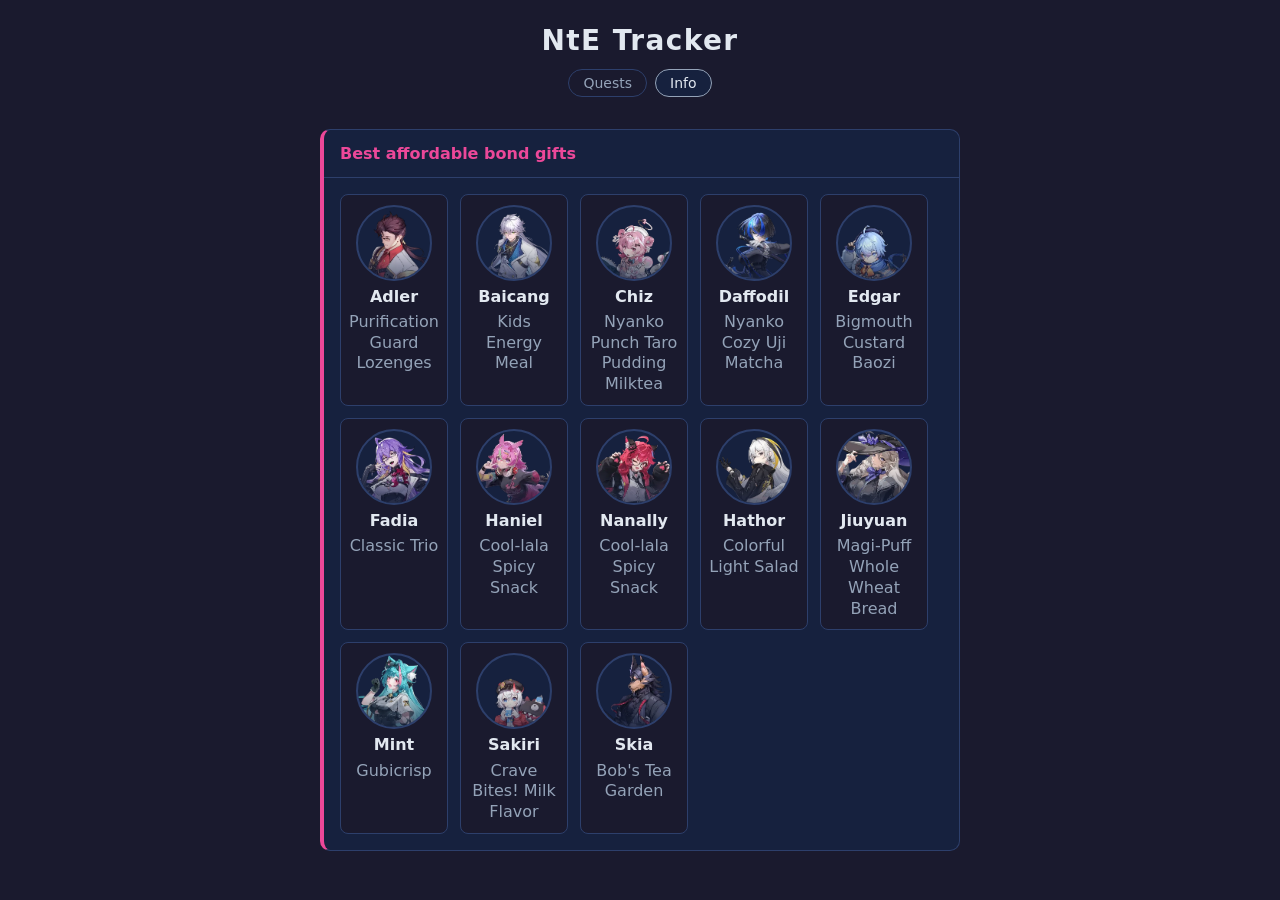
==== info.html @ 319e7e35 "Initial commit: NtE Quest Tracker" ====
<!DOCTYPE html>
<html lang="de">

<head>
  <meta charset="UTF-8">
  <meta name="viewport" content="width=device-width, initial-scale=1.0">
  <title>NtE Info</title>
  <link rel="stylesheet" href="css/style.css">
</head>

<body>
  <header>
    <h1>NtE Tracker</h1>
    <nav class="page-nav">
      <a href="index.html" class="nav-link">Quests</a>
      <a href="info.html" class="nav-link active">Info</a>
    </nav>
  </header>

  <main>
    <section class="card" style="--accent: #ec4899; max-width: 640px; margin: 0 auto;">
      <div class="card-header">
        <h2 class="card-title">Best affordable bond gifts</h2>
      </div>

      <div class="gift-grid">

        <!-- Sorted by character name -->

        <div class="char-card">
          <img class="char-portrait" src="img/characters/Adler_c.webp" alt="Adler" loading="lazy">
          <span class="char-name">Adler</span>
          <span class="char-gift">Purification Guard Lozenges</span>
        </div>

        <div class="char-card">
          <img class="char-portrait" src="img/characters/Baicang_c.webp" alt="Baicang" loading="lazy">
          <span class="char-name">Baicang</span>
          <span class="char-gift">Kids Energy Meal</span>
        </div>

        <div class="char-card">
          <img class="char-portrait" src="img/characters/Chiz_c.webp" alt="Chiz" loading="lazy">
          <span class="char-name">Chiz</span>
          <span class="char-gift">Nyanko Punch Taro Pudding Milktea</span>
        </div>

        <div class="char-card">
          <img class="char-portrait" src="img/characters/Daffodil_c.webp" alt="Daffodil" loading="lazy">
          <span class="char-name">Daffodil</span>
          <span class="char-gift">Nyanko Cozy Uji Matcha</span>
        </div>

        <div class="char-card">
          <img class="char-portrait" src="img/characters/Edgar_c.webp" alt="Edgar" loading="lazy">
          <span class="char-name">Edgar</span>
          <span class="char-gift">Bigmouth Custard Baozi</span>
        </div>

        <div class="char-card">
          <img class="char-portrait" src="img/characters/Fadia_c.webp" alt="Fadia" loading="lazy">
          <span class="char-name">Fadia</span>
          <span class="char-gift">Classic Trio</span>
        </div>

        <!-- Haniel & Nanally share the same gift — placed together -->

        <div class="char-card">
          <img class="char-portrait" src="img/characters/Haniel_c.webp" alt="Haniel" loading="lazy">
          <span class="char-name">Haniel</span>
          <span class="char-gift">Cool-lala Spicy Snack</span>
        </div>

        <div class="char-card">
          <img class="char-portrait" src="img/characters/Nanally_c.webp" alt="Nanally" loading="lazy">
          <span class="char-name">Nanally</span>
          <span class="char-gift">Cool-lala Spicy Snack</span>
        </div>

        <div class="char-card">
          <img class="char-portrait" src="img/characters/Hathor_c.webp" alt="Hathor" loading="lazy">
          <span class="char-name">Hathor</span>
          <span class="char-gift">Colorful Light Salad</span>
        </div>

        <div class="char-card">
          <img class="char-portrait" src="img/characters/Jiuyuan_c.webp" alt="Jiuyuan" loading="lazy">
          <span class="char-name">Jiuyuan</span>
          <span class="char-gift">Magi-Puff Whole Wheat Bread</span>
        </div>

        <div class="char-card">
          <img class="char-portrait" src="img/characters/Mint_c.webp" alt="Mint" loading="lazy">
          <span class="char-name">Mint</span>
          <span class="char-gift">Gubicrisp</span>
        </div>

        <div class="char-card">
          <img class="char-portrait" src="img/characters/Sakiri_c.webp" alt="Sakiri" loading="lazy">
          <span class="char-name">Sakiri</span>
          <span class="char-gift">Crave Bites! Milk Flavor</span>
        </div>

        <div class="char-card">
          <img class="char-portrait" src="img/characters/Skia_c.webp" alt="Skia" loading="lazy">
          <span class="char-name">Skia</span>
          <span class="char-gift">Bob's Tea Garden</span>
        </div>

      </div>
    </section>
  </main>
</body>

</html>
---- css/style.css ----
*,
*::before,
*::after {
  box-sizing: border-box;
  margin: 0;
  padding: 0;
}

:root {
  --bg: #1a1a2e;
  --surface: #16213e;
  --surface-hover: #1e2d55;
  --text: #e2e8f0;
  --text-muted: #94a3b8;
  --border: #2d3f6b;
}

body {
  background: var(--bg);
  color: var(--text);
  font-family: system-ui, -apple-system, sans-serif;
  min-height: 100vh;
  padding: 1.5rem;
}

/* ── Header ─────────────────────────────────── */

header {
  text-align: center;
  margin-bottom: 2rem;
}

header h1 {
  font-size: 1.75rem;
  font-weight: 700;
  letter-spacing: 0.05em;
  color: var(--text);
}

#current-date {
  color: var(--text-muted);
  font-size: 0.875rem;
  margin-top: 0.25rem;
}

/* ── Nav ─────────────────────────────────────── */

.page-nav {
  display: flex;
  justify-content: center;
  gap: 0.5rem;
  margin-top: 0.75rem;
}

.nav-link {
  color: var(--text-muted);
  text-decoration: none;
  font-size: 0.875rem;
  font-weight: 500;
  padding: 0.3rem 0.875rem;
  border-radius: 999px;
  border: 1px solid var(--border);
  transition: color 0.15s, border-color 0.15s, background 0.15s;
}

.nav-link:hover {
  color: var(--text);
  border-color: var(--text-muted);
}

.nav-link.active {
  color: var(--text);
  background: var(--surface);
  border-color: var(--text-muted);
}

/* ── Layout ─────────────────────────────────── */

#categories {
  display: grid;
  gap: 1.25rem;
  max-width: 640px;
  margin: 0 auto;
}

/* ── Card ────────────────────────────────────── */

.card {
  background: var(--surface);
  border: 1px solid var(--border);
  border-left: 4px solid var(--accent);
  border-radius: 0.625rem;
  overflow: hidden;
}

/* ── Gift grid (info page) ───────────────────── */

.gift-grid {
  display: flex;
  flex-wrap: wrap;
  gap: 0.75rem;
  padding: 1rem;
}

.char-card {
  display: flex;
  flex-direction: column;
  align-items: center;
  gap: 0.375rem;
  width: 108px;
  padding: 0.625rem 0.5rem;
  border-radius: 0.5rem;
  background: var(--bg);
  border: 1px solid var(--border);
  transition: border-color 0.15s;
}

.char-card:hover {
  border-color: var(--text-muted);
}

.char-portrait {
  font-size: 0.9rem;
  width: 76px;
  height: 76px;
  border-radius: 50%;
  object-fit: cover;
  object-position: top center;
  border: 2px solid var(--border);
  background: var(--surface);
}

.char-name {
  font-weight: 600;
  color: var(--text);
  text-align: center;
  line-height: 1.2;
}

.char-gift {
  color: var(--text-muted);
  text-align: center;
  line-height: 1.3;
}

.card-header {
  display: flex;
  align-items: center;
  gap: 0.75rem;
  padding: 0.875rem 1rem;
  border-bottom: 1px solid var(--border);
}

.card-title {
  font-size: 1rem;
  font-weight: 600;
  flex: 1;
  color: var(--accent);
}

.card-progress {
  font-size: 0.8125rem;
  color: var(--text-muted);
  font-variant-numeric: tabular-nums;
}

.reset-btn {
  background: transparent;
  border: 1px solid var(--border);
  border-radius: 0.375rem;
  color: var(--text-muted);
  cursor: pointer;
  font-size: 0.875rem;
  padding: 0.2rem 0.5rem;
  transition: color 0.15s, border-color 0.15s;
}

.reset-btn:hover {
  color: var(--text);
  border-color: var(--text-muted);
}

/* ── Progress bar ────────────────────────────── */

.progress-bar {
  height: 3px;
  background: var(--border);
}

.progress-fill {
  height: 100%;
  background: var(--accent);
  transition: width 0.25s ease;
}

/* ── Quest list ──────────────────────────────── */

.quest-list {
  list-style: none;
  padding: 0.5rem 0;
}

.quest-item {
  padding: 0 1rem;
}

.quest-item label {
  display: flex;
  align-items: center;
  gap: 0.625rem;
  padding: 0.5rem 0;
  cursor: pointer;
  border-radius: 0.375rem;
  transition: background 0.1s;
}

.quest-item label:hover {
  background: var(--surface-hover);
  padding-left: 0.5rem;
  padding-right: 0.5rem;
  margin: 0 -0.5rem;
}

/* ── Custom checkbox ─────────────────────────── */

input[type="checkbox"] {
  appearance: none;
  -webkit-appearance: none;
  width: 1.125rem;
  height: 1.125rem;
  border: 2px solid var(--border);
  border-radius: 0.25rem;
  flex-shrink: 0;
  cursor: pointer;
  position: relative;
  transition: background 0.15s, border-color 0.15s;
}

input[type="checkbox"]:checked {
  background: var(--accent);
  border-color: var(--accent);
}

input[type="checkbox"]:checked::after {
  content: '';
  position: absolute;
  left: 3px;
  top: 0px;
  width: 5px;
  height: 9px;
  border: 2px solid #fff;
  border-top: none;
  border-left: none;
  transform: rotate(45deg);
}

/* ── Checked quest label ─────────────────────── */

.quest-item.checked .quest-label {
  text-decoration: line-through;
  color: var(--text-muted);
  opacity: 0.55;
}
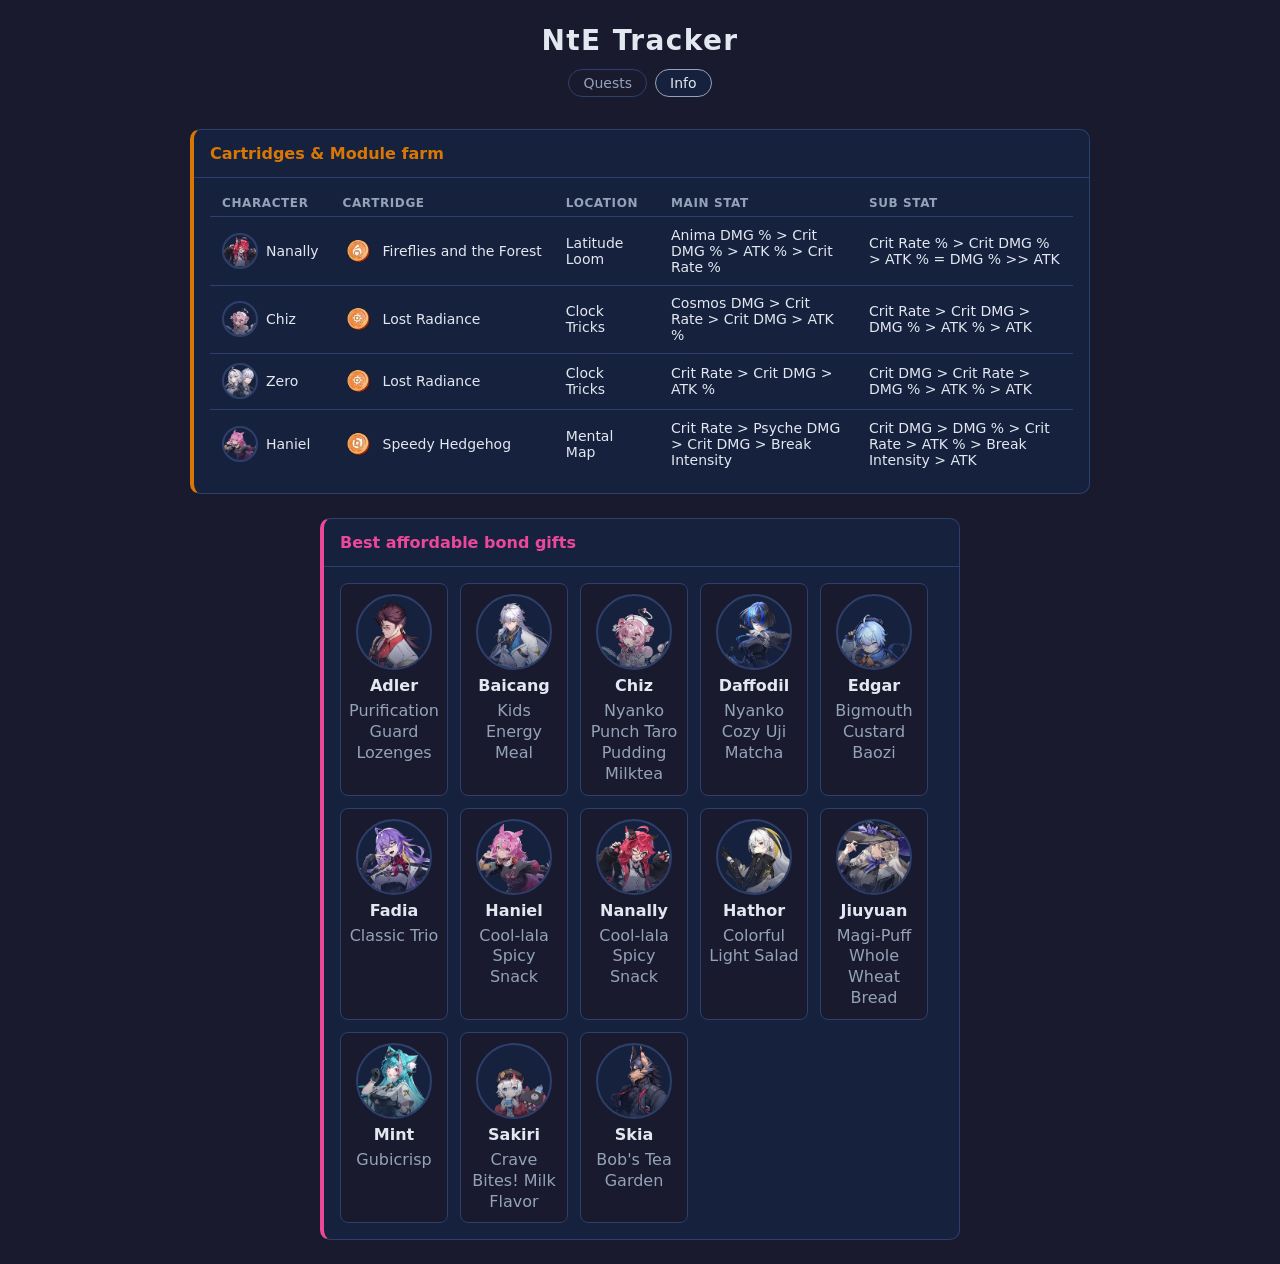
==== commit c4f58ed4: "Add farm table and character data to info.html; update styles and add new cartridge images Co-author" ====
--- a/info.html
+++ b/info.html
@@ -18,6 +18,105 @@
   </header>
 
   <main>
+    <section class="card farm-card" style="--accent: #d97706; max-width: 900px; margin: 0 auto 1.5rem;">
+      <div class="card-header">
+        <h2 class="card-title">Cartridges &amp; Module farm</h2>
+      </div>
+
+      <div class="farm-table-wrapper">
+        <table class="farm-table">
+          <thead>
+            <tr>
+              <th>Character</th>
+              <th>Cartridge</th>
+              <th>Location</th>
+              <th>Main Stat</th>
+              <th>Sub Stat</th>
+            </tr>
+          </thead>
+          <tbody>
+
+            <!-- Nanally -->
+            <tr>
+              <td>
+                <div class="farm-char">
+                  <img class="farm-portrait" src="img/characters/Nanally_c.webp" alt="Nanally" loading="lazy">
+                  <span>Nanally</span>
+                </div>
+              </td>
+              <td>
+                <div class="farm-cartridge">
+                  <img class="farm-cart-icon" src="img/cartridges/fireflies-and-the-forest.webp" alt="" loading="lazy">
+                  <span>Fireflies and the Forest</span>
+                </div>
+              </td>
+              <td>Latitude Loom</td>
+              <td>Anima DMG % &gt; Crit DMG % &gt; ATK % &gt; Crit Rate %</td>
+              <td>Crit Rate % &gt; Crit DMG % &gt; ATK % = DMG % &gt;&gt; ATK</td>
+            </tr>
+
+            <!-- Chiz -->
+            <tr>
+              <td>
+                <div class="farm-char">
+                  <img class="farm-portrait" src="img/characters/Chiz_c.webp" alt="Chiz" loading="lazy">
+                  <span>Chiz</span>
+                </div>
+              </td>
+              <td>
+                <div class="farm-cartridge">
+                  <img class="farm-cart-icon" src="img/cartridges/lost-radiance.webp" alt="" loading="lazy">
+                  <span>Lost Radiance</span>
+                </div>
+              </td>
+              <td>Clock Tricks</td>
+              <td>Cosmos DMG &gt; Crit Rate &gt; Crit DMG &gt; ATK %</td>
+              <td>Crit Rate &gt; Crit DMG &gt; DMG % &gt; ATK % &gt; ATK</td>
+            </tr>
+
+            <!-- Zero -->
+            <tr>
+              <td>
+                <div class="farm-char">
+                  <img class="farm-portrait" src="img/characters/Zero_c.webp" alt="Zero" loading="lazy">
+                  <span>Zero</span>
+                </div>
+              </td>
+              <td>
+                <div class="farm-cartridge">
+                  <img class="farm-cart-icon" src="img/cartridges/lost-radiance.webp" alt="" loading="lazy">
+                  <span>Lost Radiance</span>
+                </div>
+              </td>
+              <td>Clock Tricks</td>
+              <td>Crit Rate &gt; Crit DMG &gt; ATK %</td>
+              <td>Crit DMG &gt; Crit Rate &gt; DMG % &gt; ATK % &gt; ATK</td>
+            </tr>
+
+            <!-- Haniel -->
+            <tr>
+              <td>
+                <div class="farm-char">
+                  <img class="farm-portrait" src="img/characters/Haniel_c.webp" alt="Haniel" loading="lazy">
+                  <span>Haniel</span>
+                </div>
+              </td>
+              <td>
+                <div class="farm-cartridge">
+                  <img class="farm-cart-icon" src="img/cartridges/speedy-hedgehog.webp" alt="" loading="lazy">
+                  <span>Speedy Hedgehog</span>
+                </div>
+              </td>
+              <td>Mental Map</td>
+              <td>Crit Rate &gt; Psyche DMG &gt; Crit DMG &gt; Break Intensity</td>
+              <td>Crit DMG &gt; DMG % &gt; Crit Rate &gt; ATK % &gt; Break Intensity &gt; ATK</td>
+            </tr>
+
+          </tbody>
+        </table>
+      </div>
+    </section>
+
     <section class="card" style="--accent: #ec4899; max-width: 640px; margin: 0 auto;">
       <div class="card-header">
         <h2 class="card-title">Best affordable bond gifts</h2>
--- a/css/style.css
+++ b/css/style.css
@@ -260,4 +260,77 @@
   text-decoration: line-through;
   color: var(--text-muted);
   opacity: 0.55;
+}
+
+/* ── Farm table ──────────────────────────────── */
+
+.farm-table-wrapper {
+  overflow-x: auto;
+  padding: 0.75rem 1rem 1rem;
+}
+
+.farm-table {
+  width: 100%;
+  border-collapse: collapse;
+  font-size: 0.875rem;
+  color: var(--text);
+}
+
+.farm-table th {
+  text-align: left;
+  font-weight: 600;
+  color: var(--text-muted);
+  font-size: 0.75rem;
+  text-transform: uppercase;
+  letter-spacing: 0.05em;
+  padding: 0.4rem 0.75rem;
+  border-bottom: 1px solid var(--border);
+  white-space: nowrap;
+}
+
+.farm-table td {
+  padding: 0.6rem 0.75rem;
+  border-bottom: 1px solid var(--border);
+  vertical-align: middle;
+}
+
+.farm-table tbody tr:last-child td {
+  border-bottom: none;
+}
+
+.farm-table tbody tr:hover td {
+  background: var(--surface-hover);
+}
+
+.farm-char {
+  display: flex;
+  align-items: center;
+  gap: 0.5rem;
+  white-space: nowrap;
+}
+
+.farm-portrait {
+  width: 36px;
+  height: 36px;
+  border-radius: 50%;
+  object-fit: cover;
+  object-position: top center;
+  border: 2px solid var(--border);
+  flex-shrink: 0;
+}
+
+.farm-cartridge {
+  display: flex;
+  align-items: center;
+  gap: 0.5rem;
+  white-space: nowrap;
+}
+
+.farm-cart-icon {
+  width: 32px;
+  height: 32px;
+  border-radius: 0.25rem;
+  object-fit: contain;
+  background: var(--surface);
+  flex-shrink: 0;
 }
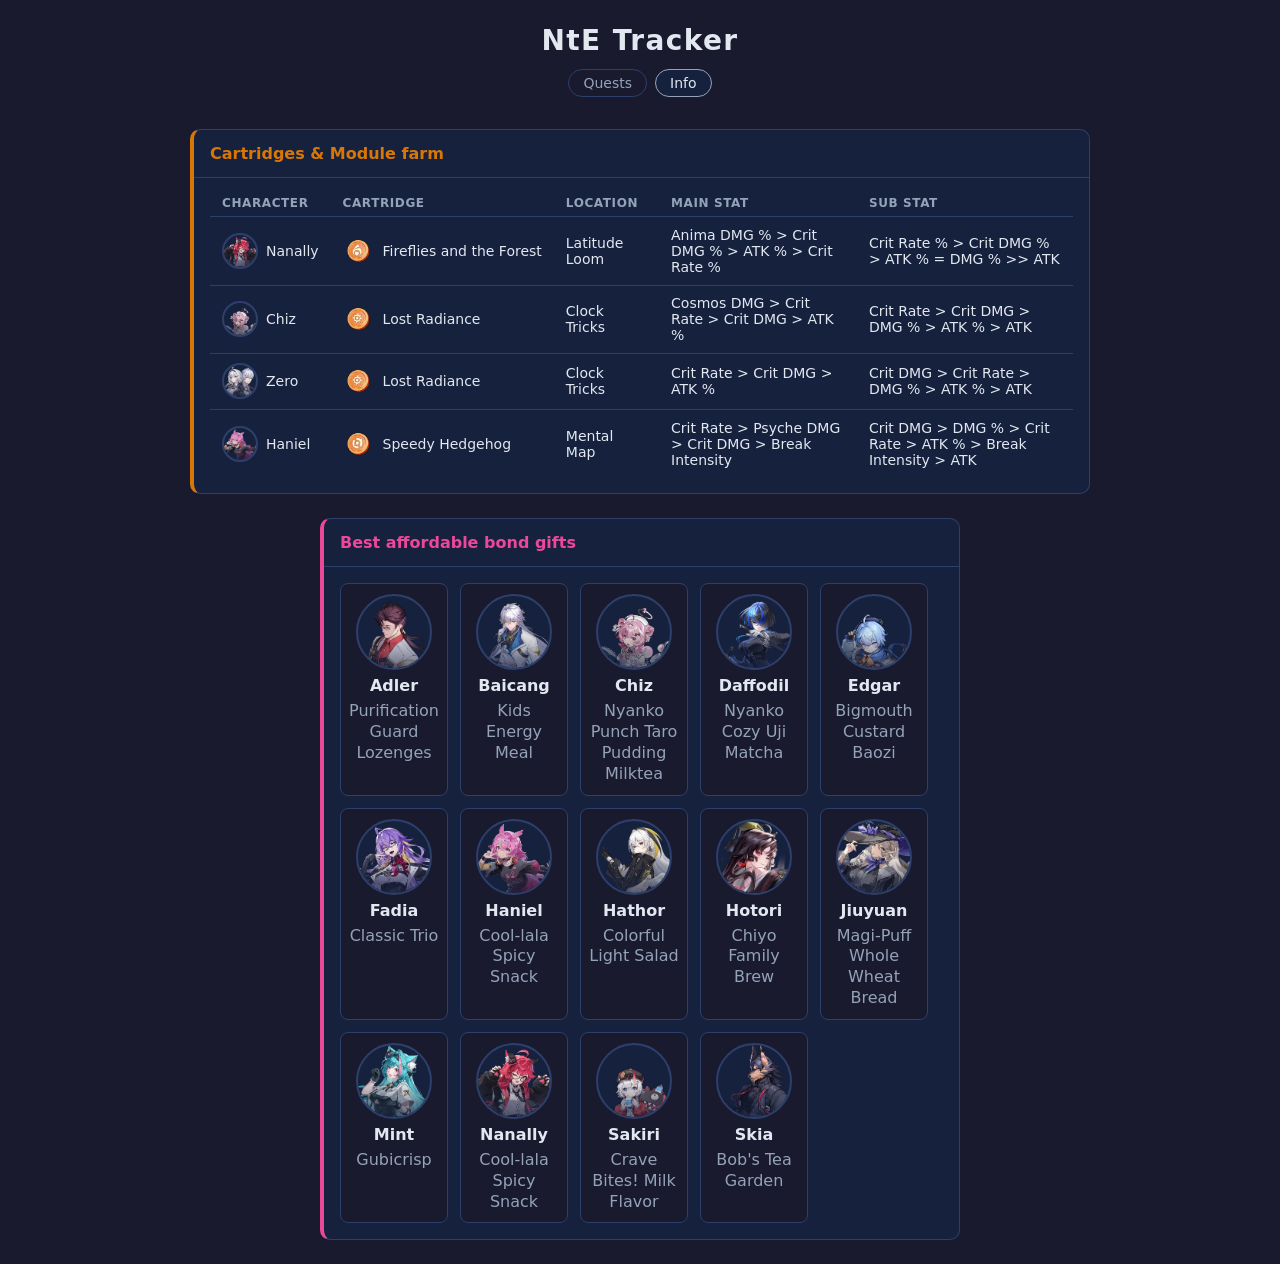
==== commit 1c137e8d: "add Hotori character with associated gift to info.html" ====
--- a/info.html
+++ b/info.html
@@ -162,8 +162,6 @@
           <span class="char-gift">Classic Trio</span>
         </div>
 
-        <!-- Haniel & Nanally share the same gift — placed together -->
-
         <div class="char-card">
           <img class="char-portrait" src="img/characters/Haniel_c.webp" alt="Haniel" loading="lazy">
           <span class="char-name">Haniel</span>
@@ -171,30 +169,36 @@
         </div>
 
         <div class="char-card">
+          <img class="char-portrait" src="img/characters/Hathor_c.webp" alt="Hathor" loading="lazy">
+          <span class="char-name">Hathor</span>
+          <span class="char-gift">Colorful Light Salad</span>
+        </div>
+
+        <div class="char-card">
+          <img class="char-portrait" src="img/characters/Hotori_c.webp" alt="Hotori" loading="lazy">
+          <span class="char-name">Hotori</span>
+          <span class="char-gift">Chiyo Family Brew</span>
+        </div>
+
+        <div class="char-card">
+          <img class="char-portrait" src="img/characters/Jiuyuan_c.webp" alt="Jiuyuan" loading="lazy">
+          <span class="char-name">Jiuyuan</span>
+          <span class="char-gift">Magi-Puff Whole Wheat Bread</span>
+        </div>
+
+        <div class="char-card">
+          <img class="char-portrait" src="img/characters/Mint_c.webp" alt="Mint" loading="lazy">
+          <span class="char-name">Mint</span>
+          <span class="char-gift">Gubicrisp</span>
+        </div>
+
+        <div class="char-card">
           <img class="char-portrait" src="img/characters/Nanally_c.webp" alt="Nanally" loading="lazy">
           <span class="char-name">Nanally</span>
           <span class="char-gift">Cool-lala Spicy Snack</span>
         </div>
 
         <div class="char-card">
-          <img class="char-portrait" src="img/characters/Hathor_c.webp" alt="Hathor" loading="lazy">
-          <span class="char-name">Hathor</span>
-          <span class="char-gift">Colorful Light Salad</span>
-        </div>
-
-        <div class="char-card">
-          <img class="char-portrait" src="img/characters/Jiuyuan_c.webp" alt="Jiuyuan" loading="lazy">
-          <span class="char-name">Jiuyuan</span>
-          <span class="char-gift">Magi-Puff Whole Wheat Bread</span>
-        </div>
-
-        <div class="char-card">
-          <img class="char-portrait" src="img/characters/Mint_c.webp" alt="Mint" loading="lazy">
-          <span class="char-name">Mint</span>
-          <span class="char-gift">Gubicrisp</span>
-        </div>
-
-        <div class="char-card">
           <img class="char-portrait" src="img/characters/Sakiri_c.webp" alt="Sakiri" loading="lazy">
           <span class="char-name">Sakiri</span>
           <span class="char-gift">Crave Bites! Milk Flavor</span>
--- a/css/style.css
+++ b/css/style.css
@@ -244,8 +244,8 @@
 input[type="checkbox"]:checked::after {
   content: '';
   position: absolute;
-  left: 3px;
-  top: 0px;
+  left: 4px;
+  top: 1px;
   width: 5px;
   height: 9px;
   border: 2px solid #fff;
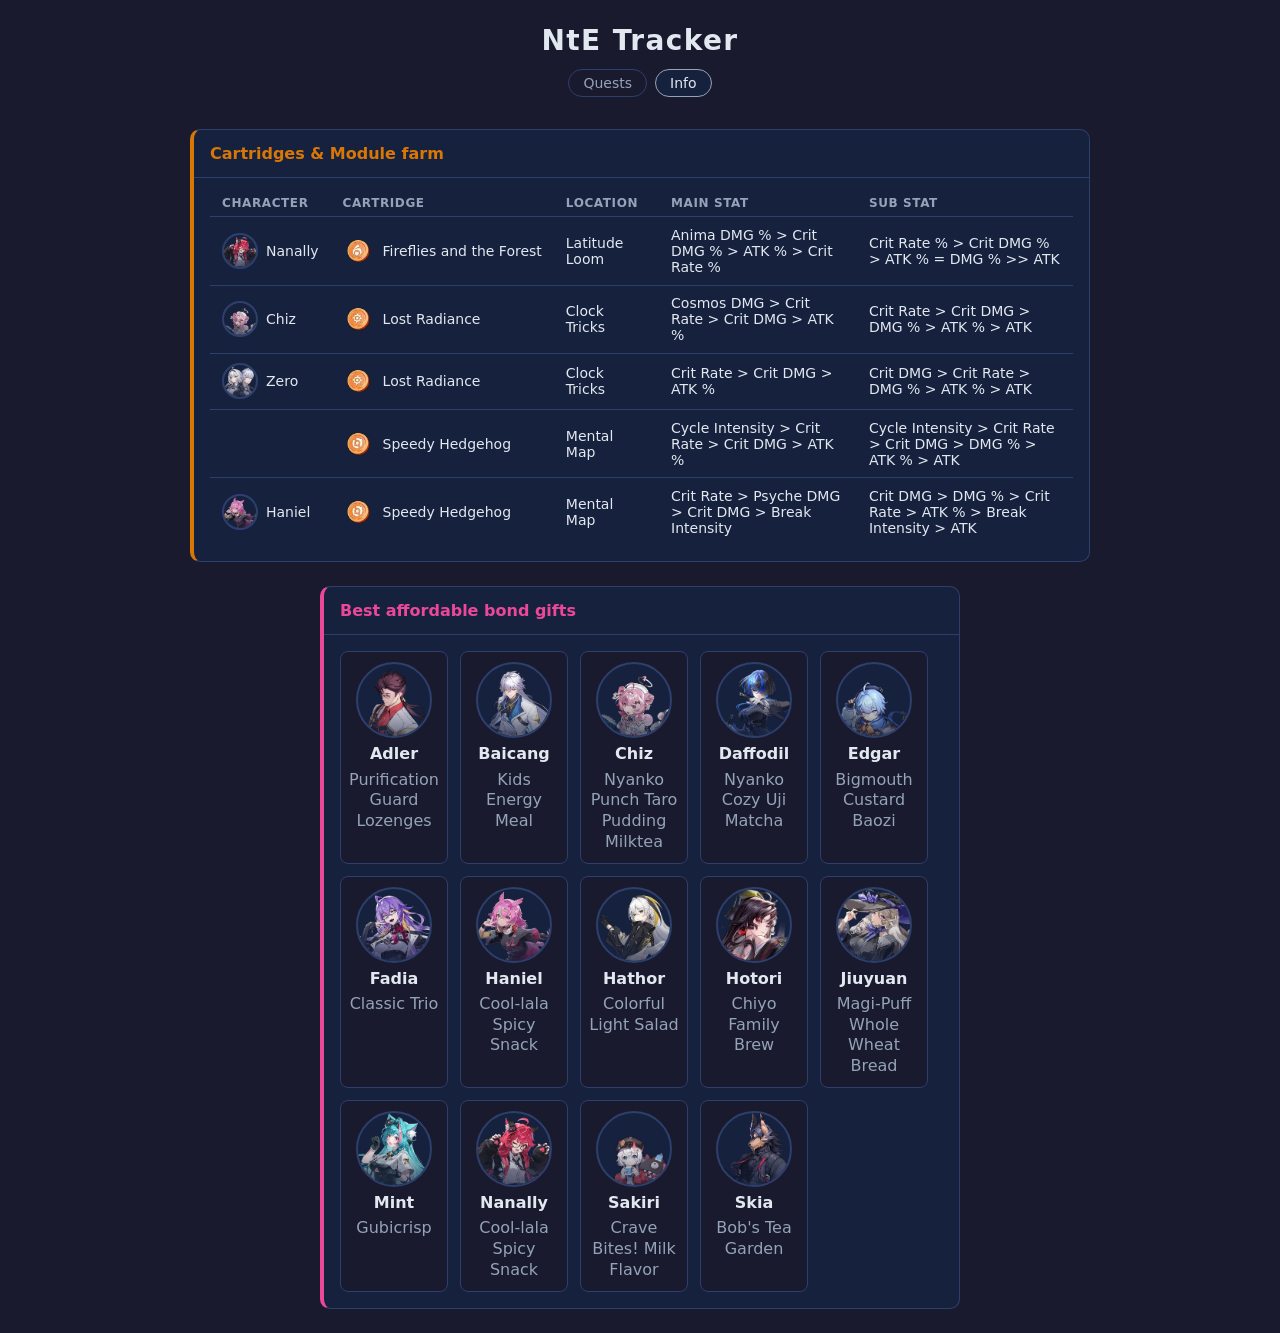
==== commit 9706b1e9: "add Speedy Hedgehog variation for Zero" ====
--- a/info.html
+++ b/info.html
@@ -92,6 +92,18 @@
               <td>Crit Rate &gt; Crit DMG &gt; ATK %</td>
               <td>Crit DMG &gt; Crit Rate &gt; DMG % &gt; ATK % &gt; ATK</td>
             </tr>
+            <tr>
+              <td></td>
+              <td>
+                <div class="farm-cartridge">
+                  <img class="farm-cart-icon" src="img/cartridges/speedy-hedgehog.webp" alt="" loading="lazy">
+                  <span>Speedy Hedgehog</span>
+                </div>
+              </td>
+              <td>Mental Map</td>
+              <td>Cycle Intensity &gt; Crit Rate &gt; Crit DMG &gt; ATK %</td>
+              <td>Cycle Intensity &gt; Crit Rate &gt; Crit DMG &gt; DMG % &gt; ATK % &gt; ATK</td>
+            </tr>
 
             <!-- Haniel -->
             <tr>
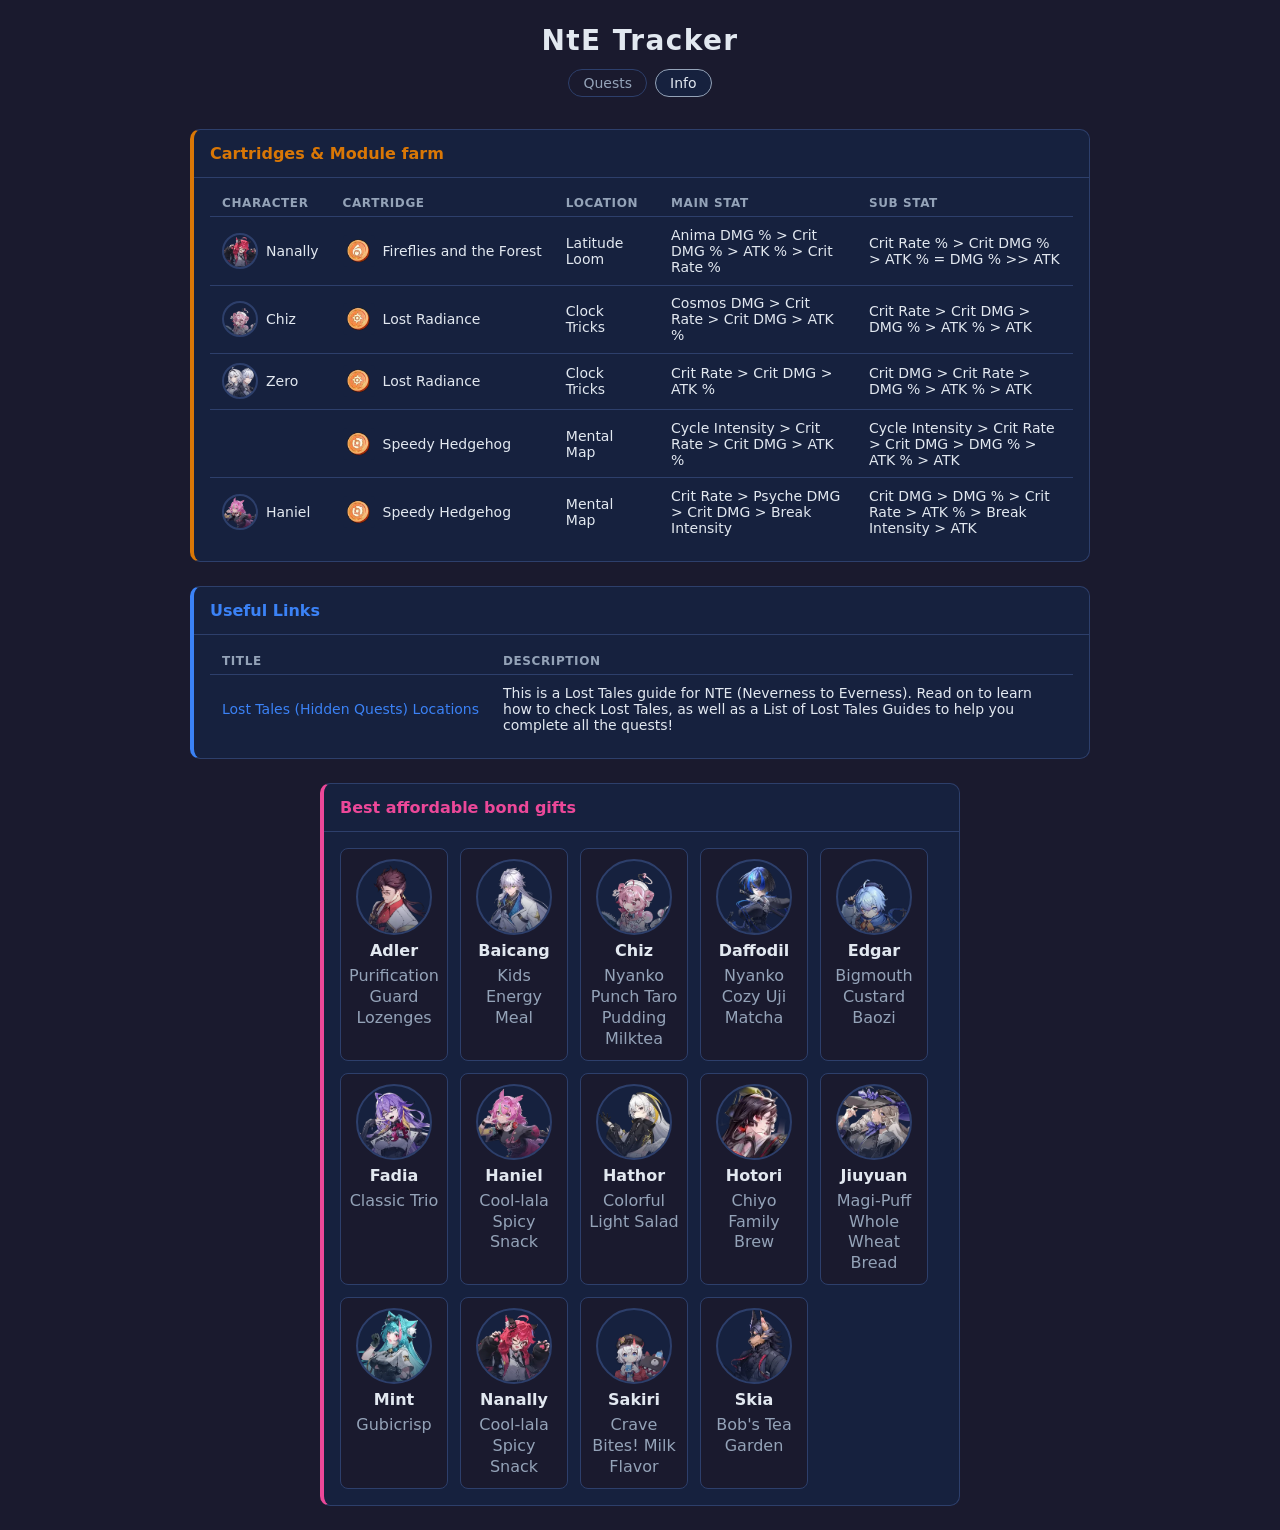
==== commit f03d580f: "add Useful Links section to info.html and style links in style.css" ====
--- a/info.html
+++ b/info.html
@@ -129,6 +129,34 @@
       </div>
     </section>
 
+    <section class="card" style="--accent: #3b82f6; max-width: 900px; margin: 0 auto 1.5rem;">
+      <div class="card-header">
+        <h2 class="card-title">Useful Links</h2>
+      </div>
+
+      <div class="farm-table-wrapper">
+        <table class="farm-table">
+          <thead>
+            <tr>
+              <th>Title</th>
+              <th>Description</th>
+            </tr>
+          </thead>
+          <tbody>
+
+            <!-- Lost Tales (Hidden Quests) Locations -->
+            <tr>
+              <td style="white-space: nowrap;"><a class="links-link" href="https://gamewith.net/nte/75467"
+                  target="_blank" rel="noopener noreferrer">Lost Tales (Hidden Quests) Locations</a></td>
+              <td>This is a Lost Tales guide for NTE (Neverness to Everness). Read on to learn how to check Lost Tales,
+                as well as a List of Lost Tales Guides to help you complete all the quests!</td>
+            </tr>
+
+          </tbody>
+        </table>
+      </div>
+    </section>
+
     <section class="card" style="--accent: #ec4899; max-width: 640px; margin: 0 auto;">
       <div class="card-header">
         <h2 class="card-title">Best affordable bond gifts</h2>
--- a/css/style.css
+++ b/css/style.css
@@ -302,6 +302,20 @@
   background: var(--surface-hover);
 }
 
+/* ── Links table ────────────────────────────── */
+
+.links-link {
+  color: #3b82f6;
+  text-decoration: none;
+  font-weight: 500;
+  transition: color 0.15s;
+}
+
+.links-link:hover {
+  color: #93c5fd;
+  text-decoration: underline;
+}
+
 .farm-char {
   display: flex;
   align-items: center;
